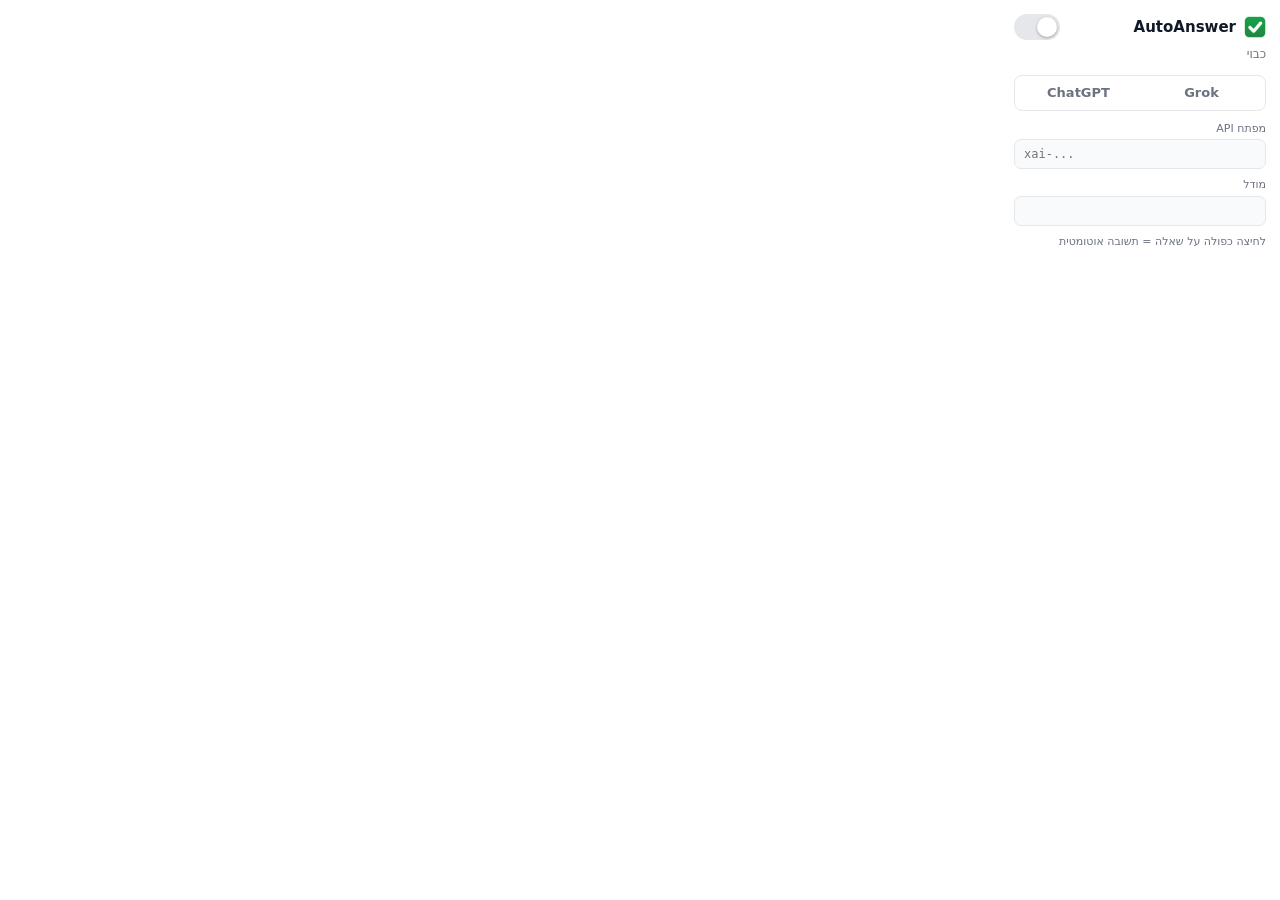
==== popup/popup.html @ 22796eba "AutoAnswer Chrome extension: double-click to answer questions with Grok/ChatGPT - MV3 extension: pop" ====
<!doctype html>
<html lang="he" dir="rtl">
<head>
  <meta charset="utf-8">
  <title>AutoAnswer</title>
  <link rel="stylesheet" href="popup.css">
</head>
<body>
  <header>
    <div class="brand"><img src="../icons/icon32.png" alt=""><span>AutoAnswer</span></div>
    <label class="switch" title="Alt+Shift+A">
      <input type="checkbox" id="enabled" aria-label="הפעלה">
      <span class="track"><span class="thumb"></span></span>
    </label>
  </header>
  <p class="status" id="status">כבוי</p>

  <div class="seg" role="radiogroup" aria-label="ספק AI">
    <button type="button" data-provider="grok" role="radio">Grok</button>
    <button type="button" data-provider="openai" role="radio">ChatGPT</button>
  </div>

  <label class="field">
    <span>מפתח API</span>
    <input type="password" id="key" autocomplete="off" spellcheck="false" dir="ltr" placeholder="xai-...">
  </label>
  <label class="field">
    <span>מודל</span>
    <input type="text" id="model" list="models" spellcheck="false" dir="ltr">
    <datalist id="models"></datalist>
  </label>
  <p class="hint" id="hint">לחיצה כפולה על שאלה = תשובה אוטומטית</p>

  <script src="popup.js"></script>
</body>
</html>
---- popup/popup.css ----
:root {
  --bg: #ffffff;
  --fg: #111827;
  --muted: #6b7280;
  --line: #e5e7eb;
  --field: #f9fafb;
  --on: #16a34a;
  --accent: #111827;
}
@media (prefers-color-scheme: dark) {
  :root {
    --bg: #111827;
    --fg: #f3f4f6;
    --muted: #9ca3af;
    --line: #374151;
    --field: #1f2937;
    --accent: #f3f4f6;
  }
}
* { box-sizing: border-box; }
body {
  margin: 0;
  width: 280px;
  padding: 14px;
  background: var(--bg);
  color: var(--fg);
  font: 13px/1.4 system-ui, -apple-system, "Segoe UI", Arial, sans-serif;
}
header { display: flex; align-items: center; justify-content: space-between; }
.brand { display: flex; align-items: center; gap: 8px; font-weight: 700; font-size: 15px; }
.brand img { width: 22px; height: 22px; }

.switch { position: relative; cursor: pointer; }
.switch input { position: absolute; opacity: 0; width: 0; height: 0; }
.track { display: block; width: 46px; height: 26px; border-radius: 13px; background: var(--line); transition: background .2s; position: relative; }
.thumb { position: absolute; top: 3px; right: 3px; width: 20px; height: 20px; border-radius: 50%; background: #fff; box-shadow: 0 1px 3px rgba(0,0,0,.3); transition: right .2s; }
.switch input:checked + .track { background: var(--on); }
.switch input:checked + .track .thumb { right: 23px; }
.switch input:focus-visible + .track { outline: 2px solid var(--on); outline-offset: 2px; }

.status { margin: 6px 0 12px; color: var(--muted); font-size: 12px; }
.status.on { color: var(--on); font-weight: 600; }

.seg { display: grid; grid-template-columns: 1fr 1fr; border: 1px solid var(--line); border-radius: 8px; padding: 2px; margin-bottom: 10px; }
.seg button { border: 0; background: transparent; color: var(--muted); padding: 6px 0; border-radius: 6px; font: inherit; font-weight: 600; cursor: pointer; }
.seg button[aria-checked="true"] { background: var(--accent); color: var(--bg); }

.field { display: block; margin-bottom: 8px; }
.field span { display: block; font-size: 11px; color: var(--muted); margin-bottom: 3px; }
.field input { width: 100%; padding: 7px 9px; border: 1px solid var(--line); border-radius: 7px; background: var(--field); color: var(--fg); font: 12px ui-monospace, Consolas, monospace; }
.field input:focus { outline: 2px solid var(--on); outline-offset: -1px; border-color: transparent; }

.hint { margin: 4px 0 0; font-size: 11px; color: var(--muted); }
.hint.err { color: #dc2626; }
.hint.ok { color: var(--on); }
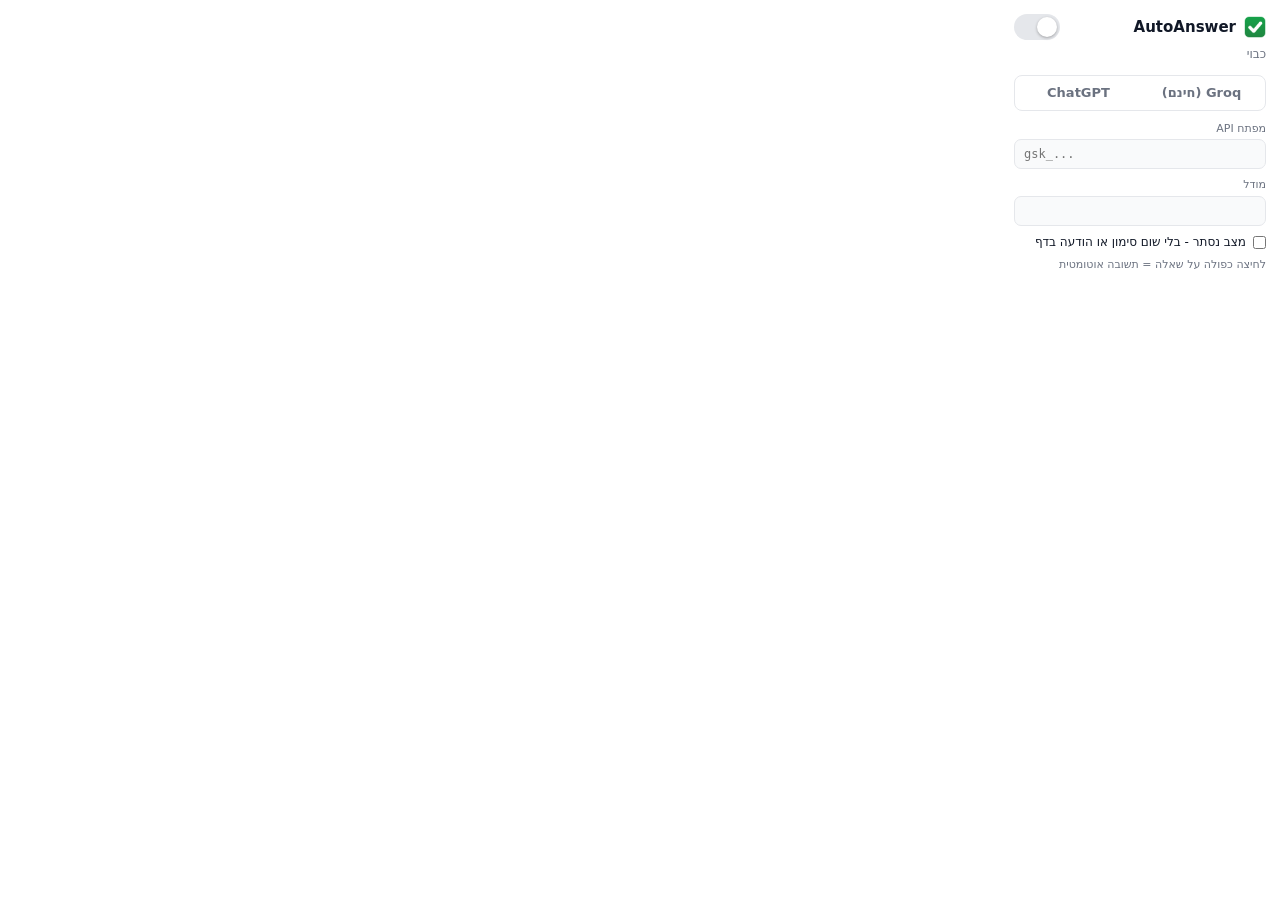
==== commit bbb3b352: "Switch AI provider from Grok to Groq (free) and add hidden mode - Groq: openai/gpt-oss-120b for text" ====
--- a/popup/popup.html
+++ b/popup/popup.html
@@ -16,20 +16,29 @@
   <p class="status" id="status">כבוי</p>
 
   <div class="seg" role="radiogroup" aria-label="ספק AI">
-    <button type="button" data-provider="grok" role="radio">Grok</button>
+    <button type="button" data-provider="groq" role="radio">Groq (חינם)</button>
     <button type="button" data-provider="openai" role="radio">ChatGPT</button>
   </div>
 
   <label class="field">
     <span>מפתח API</span>
-    <input type="password" id="key" autocomplete="off" spellcheck="false" dir="ltr" placeholder="xai-...">
+    <input type="password" id="key" autocomplete="off" spellcheck="false" dir="ltr" placeholder="gsk_...">
   </label>
   <label class="field">
     <span>מודל</span>
     <input type="text" id="model" list="models" spellcheck="false" dir="ltr">
     <datalist id="models"></datalist>
   </label>
+  <label class="row">
+    <input type="checkbox" id="stealth">
+    <span>מצב נסתר - בלי שום סימון או הודעה בדף</span>
+  </label>
   <p class="hint" id="hint">לחיצה כפולה על שאלה = תשובה אוטומטית</p>
+
+  <div class="last" id="last" hidden>
+    <div class="last-head"><span>תשובה אחרונה</span><span id="lastTime"></span></div>
+    <div id="lastText" dir="auto"></div>
+  </div>
 
   <script src="popup.js"></script>
 </body>
--- a/popup/popup.css
+++ b/popup/popup.css
@@ -53,3 +53,11 @@
 .hint { margin: 4px 0 0; font-size: 11px; color: var(--muted); }
 .hint.err { color: #dc2626; }
 .hint.ok { color: var(--on); }
+
+.row { display: flex; align-items: center; gap: 7px; margin: 4px 0 6px; font-size: 12px; cursor: pointer; }
+.row input { accent-color: var(--on); margin: 0; }
+
+.last { margin-top: 10px; padding: 8px 10px; border: 1px solid var(--line); border-radius: 8px; background: var(--field); font-size: 12px; white-space: pre-wrap; word-break: break-word; max-height: 140px; overflow: auto; }
+.last-head { display: flex; justify-content: space-between; color: var(--muted); font-size: 11px; margin-bottom: 3px; }
+.last.ok #lastText { color: var(--on); }
+.last.err #lastText { color: #dc2626; }
